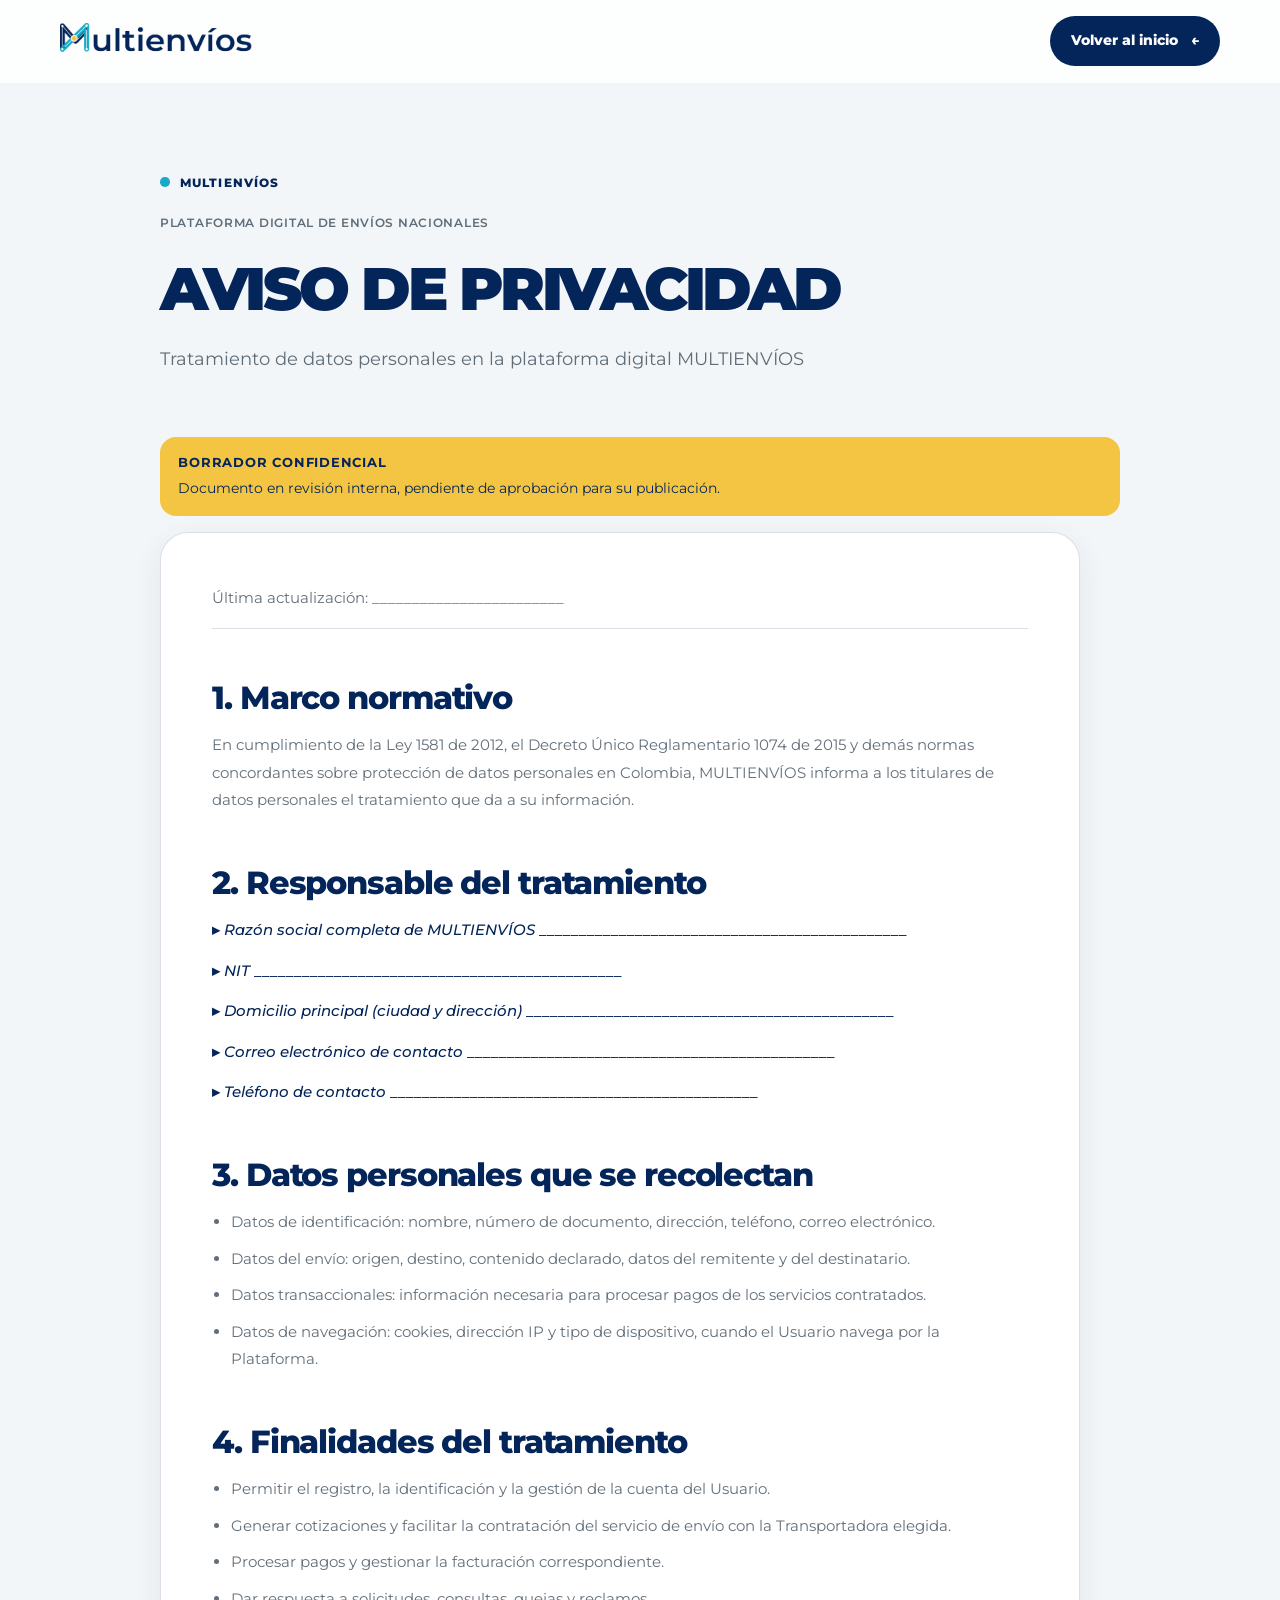
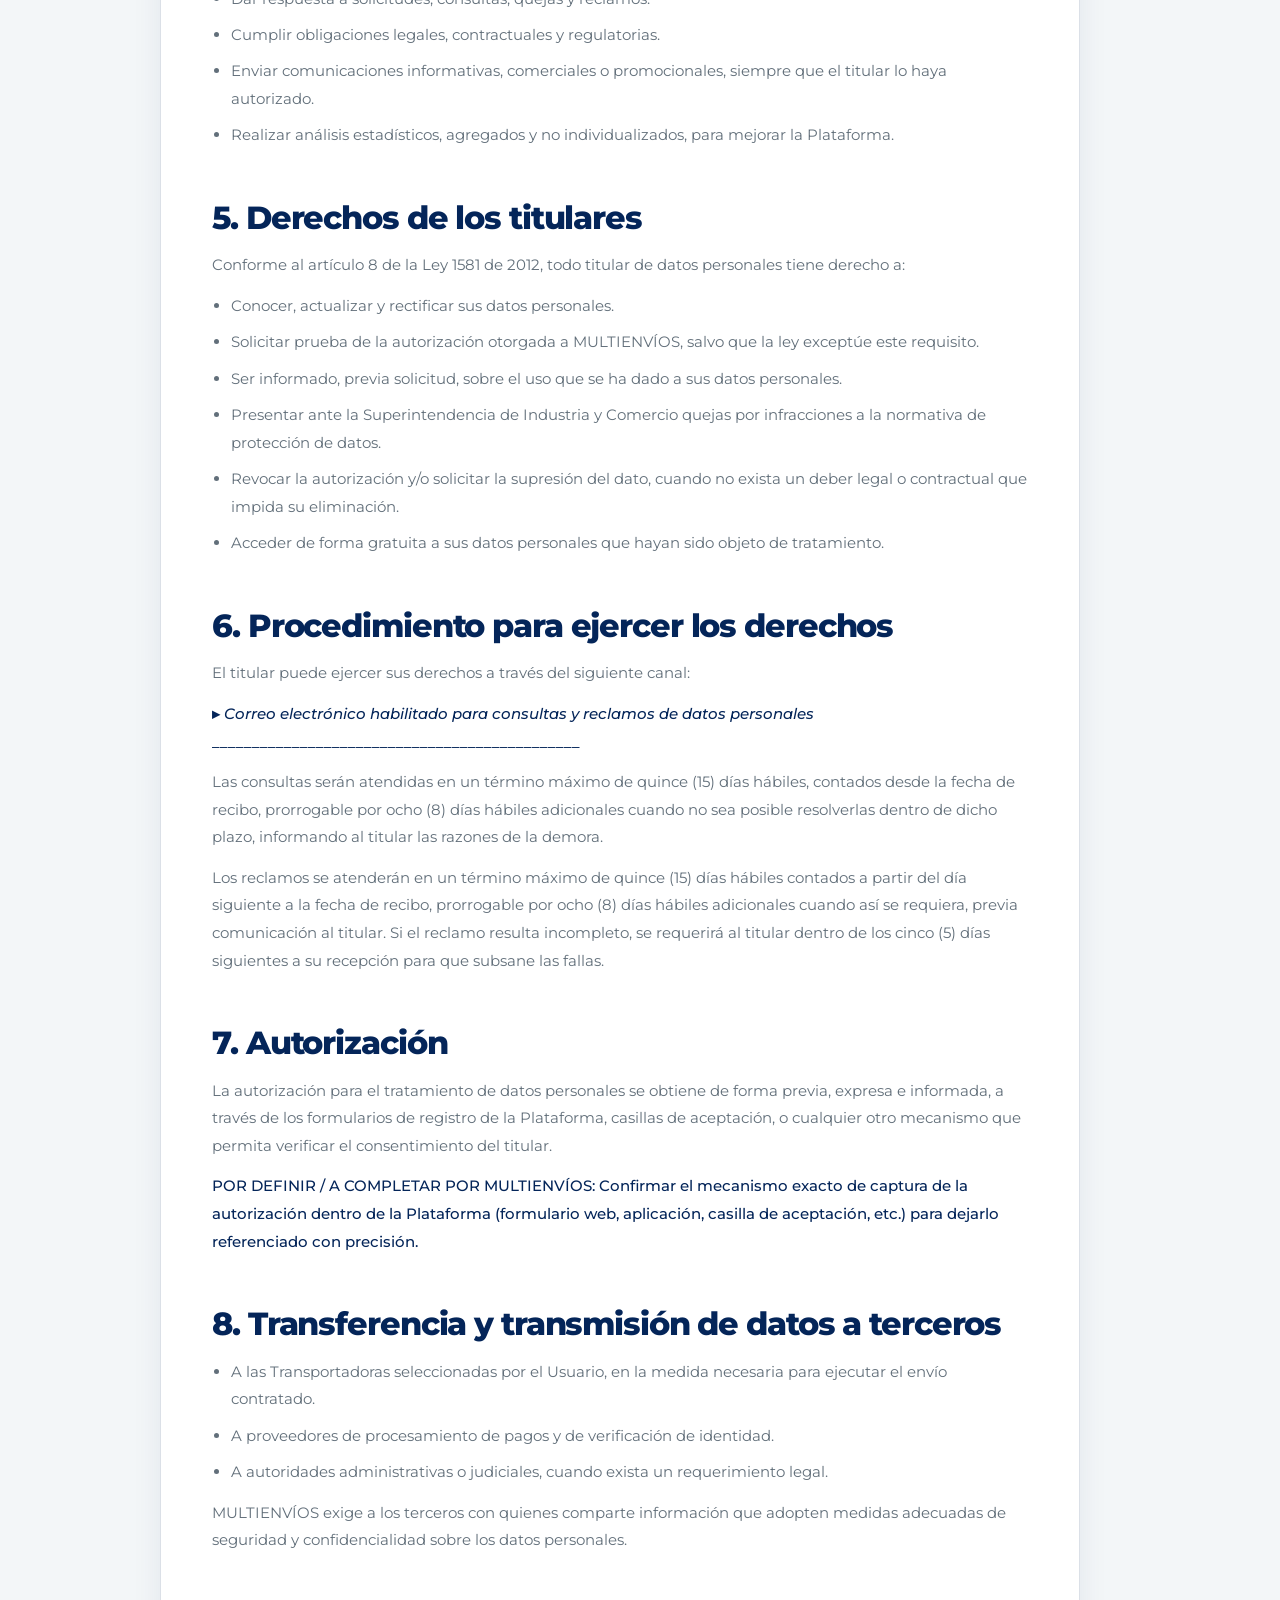
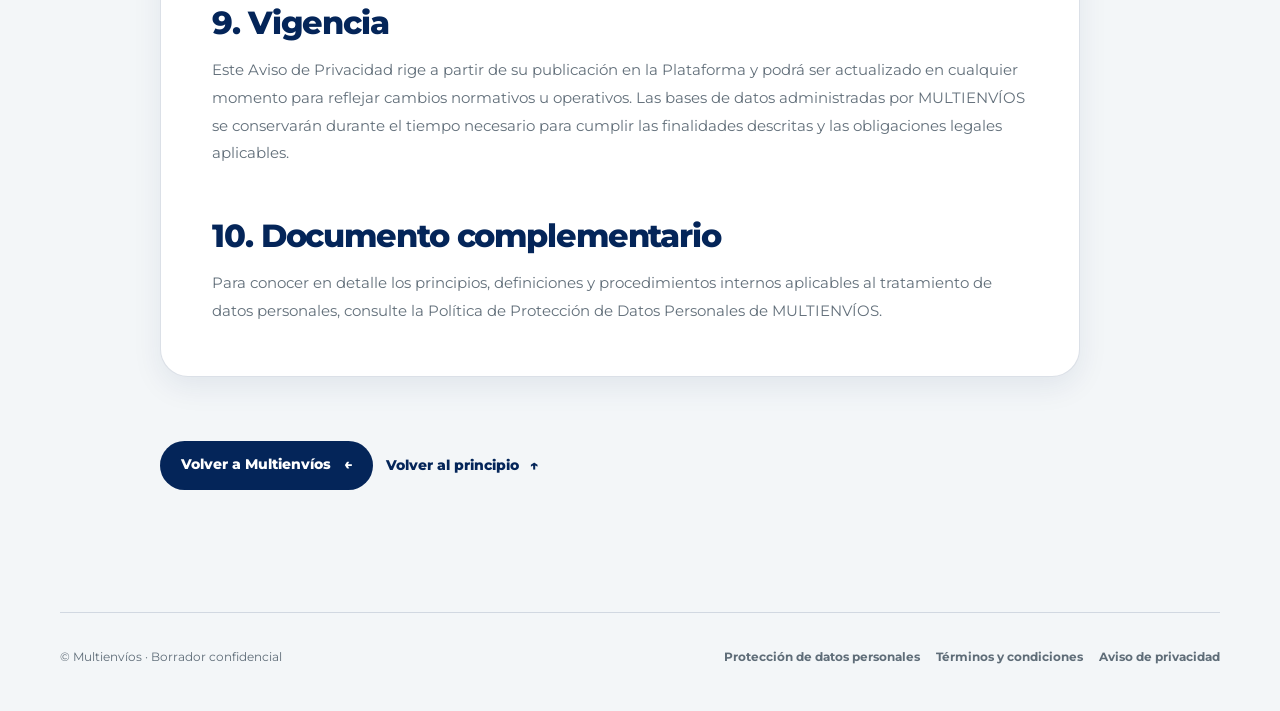
==== aviso-privacidad.html @ f6e159b8 "legal y cambios de diseño" ====
<!doctype html>
<html lang="es" data-theme="light">
  <head>
    <meta charset="UTF-8">
    <meta name="viewport" content="width=device-width, initial-scale=1.0">
    <meta name="theme-color" content="#FFFFFF">
    <meta name="description" content="Borrador de aviso de privacidad de Multienvíos.">
    <meta name="robots" content="noindex, nofollow, noarchive">
    <title>Aviso de privacidad — Multienvíos</title>
    <link rel="icon" type="image/png" sizes="152x152" href="assets/icons/favicon-multienvios.png">
    <link rel="apple-touch-icon" sizes="152x152" href="assets/icons/favicon-multienvios.png">
    <link rel="preconnect" href="https://fonts.googleapis.com">
    <link rel="preconnect" href="https://fonts.gstatic.com" crossorigin>
    <link href="https://fonts.googleapis.com/css2?family=Montserrat:wght@400..900&display=swap" rel="stylesheet">
    <link rel="stylesheet" href="css/main.css?v=14">
    <link rel="stylesheet" href="css/pages/legal.css?v=2">
  </head>
  <body class="legal-page">
    <a class="skip-link" href="#documento">Saltar al documento</a>
    <header class="site-header legal-header">
      <div class="container navbar">
        <a class="wordmark" href="index.html" aria-label="Multienvíos, volver al inicio">
          <img class="wordmark__logo" src="assets/logos/multienvios-fondo-claro.png" width="946" height="178" alt="">
        </a>
        <a class="button button--primary legal-header__back" href="index.html" aria-label="Volver al inicio">
          <span>Volver al inicio</span><span aria-hidden="true">←</span>
        </a>
      </div>
    </header>

    <main class="container legal-main" id="documento">
      <div class="legal-hero">
        <p class="eyebrow"><span></span> MULTIENVÍOS</p>
        <p class="legal-hero__brand">PLATAFORMA DIGITAL DE ENVÍOS NACIONALES</p>
        <h1>AVISO DE PRIVACIDAD</h1>
        <p>Tratamiento de datos personales en la plataforma digital MULTIENVÍOS</p>
      </div>

      <aside class="legal-notice" aria-label="Estado del documento">
        <strong>Borrador confidencial</strong>
        <p>Documento en revisión interna, pendiente de aprobación para su publicación.</p>
      </aside>

      <article class="legal-document" aria-label="Aviso de privacidad">
        <p class="legal-document__meta">Última actualización: ________________________</p>
        <section aria-labelledby="seccion-1">
          <h2 id="seccion-1">1. Marco normativo</h2>
          <p>En cumplimiento de la Ley 1581 de 2012, el Decreto Único Reglamentario 1074 de 2015 y demás normas concordantes sobre protección de datos personales en Colombia, MULTIENVÍOS informa a los titulares de datos personales el tratamiento que da a su información.</p>
        </section>
        <section aria-labelledby="seccion-2">
          <h2 id="seccion-2">2. Responsable del tratamiento</h2>
          <p class="legal-pending"><strong>▸ </strong><em>Razón social completa de MULTIENVÍOS</em>  ______________________________________________</p>
          <p class="legal-pending"><strong>▸ </strong><em>NIT</em>  ______________________________________________</p>
          <p class="legal-pending"><strong>▸ </strong><em>Domicilio principal (ciudad y dirección)</em>  ______________________________________________</p>
          <p class="legal-pending"><strong>▸ </strong><em>Correo electrónico de contacto</em>  ______________________________________________</p>
          <p class="legal-pending"><strong>▸ </strong><em>Teléfono de contacto</em>  ______________________________________________</p>
        </section>
        <section aria-labelledby="seccion-3">
          <h2 id="seccion-3">3. Datos personales que se recolectan</h2>
          <ul>
            <li>Datos de identificación: nombre, número de documento, dirección, teléfono, correo electrónico.</li>
            <li>Datos del envío: origen, destino, contenido declarado, datos del remitente y del destinatario.</li>
            <li>Datos transaccionales: información necesaria para procesar pagos de los servicios contratados.</li>
            <li>Datos de navegación: cookies, dirección IP y tipo de dispositivo, cuando el Usuario navega por la Plataforma.</li>
          </ul>
        </section>
        <section aria-labelledby="seccion-4">
          <h2 id="seccion-4">4. Finalidades del tratamiento</h2>
          <ul>
            <li>Permitir el registro, la identificación y la gestión de la cuenta del Usuario.</li>
            <li>Generar cotizaciones y facilitar la contratación del servicio de envío con la Transportadora elegida.</li>
            <li>Procesar pagos y gestionar la facturación correspondiente.</li>
            <li>Dar respuesta a solicitudes, consultas, quejas y reclamos.</li>
            <li>Cumplir obligaciones legales, contractuales y regulatorias.</li>
            <li>Enviar comunicaciones informativas, comerciales o promocionales, siempre que el titular lo haya autorizado.</li>
            <li>Realizar análisis estadísticos, agregados y no individualizados, para mejorar la Plataforma.</li>
          </ul>
        </section>
        <section aria-labelledby="seccion-5">
          <h2 id="seccion-5">5. Derechos de los titulares</h2>
          <p>Conforme al artículo 8 de la Ley 1581 de 2012, todo titular de datos personales tiene derecho a:</p>
          <ul>
            <li>Conocer, actualizar y rectificar sus datos personales.</li>
            <li>Solicitar prueba de la autorización otorgada a MULTIENVÍOS, salvo que la ley exceptúe este requisito.</li>
            <li>Ser informado, previa solicitud, sobre el uso que se ha dado a sus datos personales.</li>
            <li>Presentar ante la Superintendencia de Industria y Comercio quejas por infracciones a la normativa de protección de datos.</li>
            <li>Revocar la autorización y/o solicitar la supresión del dato, cuando no exista un deber legal o contractual que impida su eliminación.</li>
            <li>Acceder de forma gratuita a sus datos personales que hayan sido objeto de tratamiento.</li>
          </ul>
        </section>
        <section aria-labelledby="seccion-6">
          <h2 id="seccion-6">6. Procedimiento para ejercer los derechos</h2>
          <p>El titular puede ejercer sus derechos a través del siguiente canal:</p>
          <p class="legal-pending"><strong>▸ </strong><em>Correo electrónico habilitado para consultas y reclamos de datos personales</em>  ______________________________________________</p>
          <p>Las consultas serán atendidas en un término máximo de quince (15) días hábiles, contados desde la fecha de recibo, prorrogable por ocho (8) días hábiles adicionales cuando no sea posible resolverlas dentro de dicho plazo, informando al titular las razones de la demora.</p>
          <p>Los reclamos se atenderán en un término máximo de quince (15) días hábiles contados a partir del día siguiente a la fecha de recibo, prorrogable por ocho (8) días hábiles adicionales cuando así se requiera, previa comunicación al titular. Si el reclamo resulta incompleto, se requerirá al titular dentro de los cinco (5) días siguientes a su recepción para que subsane las fallas.</p>
        </section>
        <section aria-labelledby="seccion-7">
          <h2 id="seccion-7">7. Autorización</h2>
          <p>La autorización para el tratamiento de datos personales se obtiene de forma previa, expresa e informada, a través de los formularios de registro de la Plataforma, casillas de aceptación, o cualquier otro mecanismo que permita verificar el consentimiento del titular.</p>
          <p class="legal-pending">POR DEFINIR / A COMPLETAR POR MULTIENVÍOS: Confirmar el mecanismo exacto de captura de la autorización dentro de la Plataforma (formulario web, aplicación, casilla de aceptación, etc.) para dejarlo referenciado con precisión.</p>
        </section>
        <section aria-labelledby="seccion-8">
          <h2 id="seccion-8">8. Transferencia y transmisión de datos a terceros</h2>
          <ul>
            <li>A las Transportadoras seleccionadas por el Usuario, en la medida necesaria para ejecutar el envío contratado.</li>
            <li>A proveedores de procesamiento de pagos y de verificación de identidad.</li>
            <li>A autoridades administrativas o judiciales, cuando exista un requerimiento legal.</li>
          </ul>
          <p>MULTIENVÍOS exige a los terceros con quienes comparte información que adopten medidas adecuadas de seguridad y confidencialidad sobre los datos personales.</p>
        </section>
        <section aria-labelledby="seccion-9">
          <h2 id="seccion-9">9. Vigencia</h2>
          <p>Este Aviso de Privacidad rige a partir de su publicación en la Plataforma y podrá ser actualizado en cualquier momento para reflejar cambios normativos u operativos. Las bases de datos administradas por MULTIENVÍOS se conservarán durante el tiempo necesario para cumplir las finalidades descritas y las obligaciones legales aplicables.</p>
        </section>
        <section aria-labelledby="seccion-10">
          <h2 id="seccion-10">10. Documento complementario</h2>
          <p>Para conocer en detalle los principios, definiciones y procedimientos internos aplicables al tratamiento de datos personales, consulte la Política de Protección de Datos Personales de MULTIENVÍOS.</p>
        </section>
      </article>

      <div class="legal-actions">
        <a class="button button--primary" href="index.html">Volver a Multienvíos <span aria-hidden="true">←</span></a>
        <a class="text-link" href="#documento">Volver al principio <span aria-hidden="true">↑</span></a>
      </div>
    </main>

    <footer class="container legal-footer">
      <div class="legal-footer__inner">
        <span>© Multienvíos · Borrador confidencial</span>
        <nav class="legal-footer__links" aria-label="Enlaces legales">
          <a href="privacidad.html">Protección de datos personales</a>
          <a href="terminos.html">Términos y condiciones</a>
          <a href="aviso-privacidad.html" aria-current="page">Aviso de privacidad</a>
        </nav>
      </div>
    </footer>
  </body>
</html>
---- css/main.css ----
/* Base compartida por el landing y las páginas legales. El orden forma parte de la cascada. */
@import url("./reset.css?v=4");
@import url("./variables.css?v=5");
@import url("./typography.css?v=4");
@import url("./layout.css?v=4");
@import url("./utilities.css?v=4");
/* Controles compartidos. Los estilos propios de la página se cargan después. */
@import url("./components/buttons.css?v=4");
@import url("./components/navbar.css?v=7");
@import url("./components/accordion.css?v=4");
@import url("./landing.css?v=10");
/* Incluye ajustes visuales sobre landing.css; mantener esta importación al final. */
@import url("./components/motion.css?v=9");
---- css/pages/legal.css ----
.legal-page {
  background: var(--color-surface);
  min-height: 100vh;
}

.legal-header .navbar {
  min-height: 82px;
}

.legal-header__back {
  flex: 0 0 auto;
}

.legal-main {
  max-width: 1040px;
  padding-block: clamp(3rem, 7vw, 6rem);
}

.legal-hero {
  display: grid;
  gap: 1.4rem;
  margin-bottom: clamp(2.5rem, 5vw, 4rem);
  max-width: 880px;
}

.legal-hero h1 {
  font-size: clamp(1.9rem, 5vw, 3.75rem);
  line-height: 1.12;
  overflow-wrap: anywhere;
}

.legal-hero__brand {
  color: var(--color-text-muted);
  font-size: .75rem;
  font-weight: 600;
  letter-spacing: .06em;
}

.legal-hero > p:last-child {
  color: var(--color-text-muted);
  max-width: 720px;
}

.legal-notice {
  align-items: start;
  background: var(--yellow);
  border-radius: var(--radius-md);
  color: var(--blue);
  display: grid;
  gap: .35rem;
  margin-bottom: 1rem;
  padding: 1rem 1.15rem;
}

.legal-notice strong {
  font-size: .8rem;
  letter-spacing: .06em;
  text-transform: uppercase;
}

.legal-notice p {
  font-size: .88rem;
}

.legal-document {
  background: var(--color-background);
  border: 1px solid var(--color-border);
  border-radius: var(--radius-lg);
  box-shadow: var(--shadow-sm);
  display: grid;
  gap: clamp(2rem, 4vw, 3rem);
  max-width: 920px;
  padding: clamp(1.4rem, 4vw, 3.5rem);
  overflow-wrap: anywhere;
  min-width: 0;
}

.legal-document section {
  display: grid;
  gap: .8rem;
}

.legal-document h2 {
  font-size: clamp(1.35rem, 2.5vw, 2rem);
  letter-spacing: -.035em;
  line-height: 1.3;
  scroll-margin-top: 110px;
}

.legal-document h3 {
  font-size: clamp(1.05rem, 2vw, 1.3rem);
  line-height: 1.45;
  margin-top: .7rem;
}

.legal-document p, .legal-document li {
  color: var(--color-text-muted);
  font-size: .96rem;
  line-height: 1.8;
}

.legal-document strong {
  color: var(--color-heading);
  font-weight: 650;
}

.legal-document em {
  color: inherit;
  font-style: italic;
}

.legal-document a {
  color: var(--color-primary);
  text-underline-offset: .2em;
}

/* Conserva los campos y notas del borrador, incluso las líneas largas por completar. */
.legal-document .legal-pending {
  overflow-wrap: anywhere;
  color: var(--color-heading);
  font-weight: 500;
}

.legal-document ul {
  display: grid;
  gap: .55rem;
  margin: 0;
  padding-left: 1.2rem;
}

.legal-document__meta {
  border-bottom: 1px solid var(--color-border);
  color: var(--color-text-muted);
  font-size: .75rem;
  padding-bottom: 1rem;
}

.legal-actions {
  display: flex;
  flex-wrap: wrap;
  gap: .8rem;
  margin-top: clamp(2rem, 5vw, 4rem);
}

.legal-footer {
  padding-block: 2rem;
}

.legal-footer__inner {
  align-items: center;
  border-top: 1px solid var(--color-border);
  color: var(--color-text-muted);
  display: flex;
  flex-wrap: wrap;
  font-size: .75rem;
  gap: 1rem;
  justify-content: space-between;
  padding-top: 1.4rem;
}

.legal-footer__links {
  display: flex;
  flex-wrap: wrap;
  gap: 1rem;
}

.legal-footer a {
  display: inline-flex;
  align-items: center;
  min-height: 44px;
  font-weight: 700;
  text-decoration: none;
}

.legal-footer a:hover {
  color: var(--turquoise);
}

@media (max-width: 520px) {
  .legal-header .wordmark__logo {
    width: 148px;
  }

  .legal-header__back {
    min-height: 44px;
    padding-inline: .9rem;
  }

  .legal-header__back span:first-child {
    display: none;
  }

  .legal-main {
    padding-top: 2.5rem;
  }

  .legal-document {
    border-radius: var(--radius-md);
  }

}
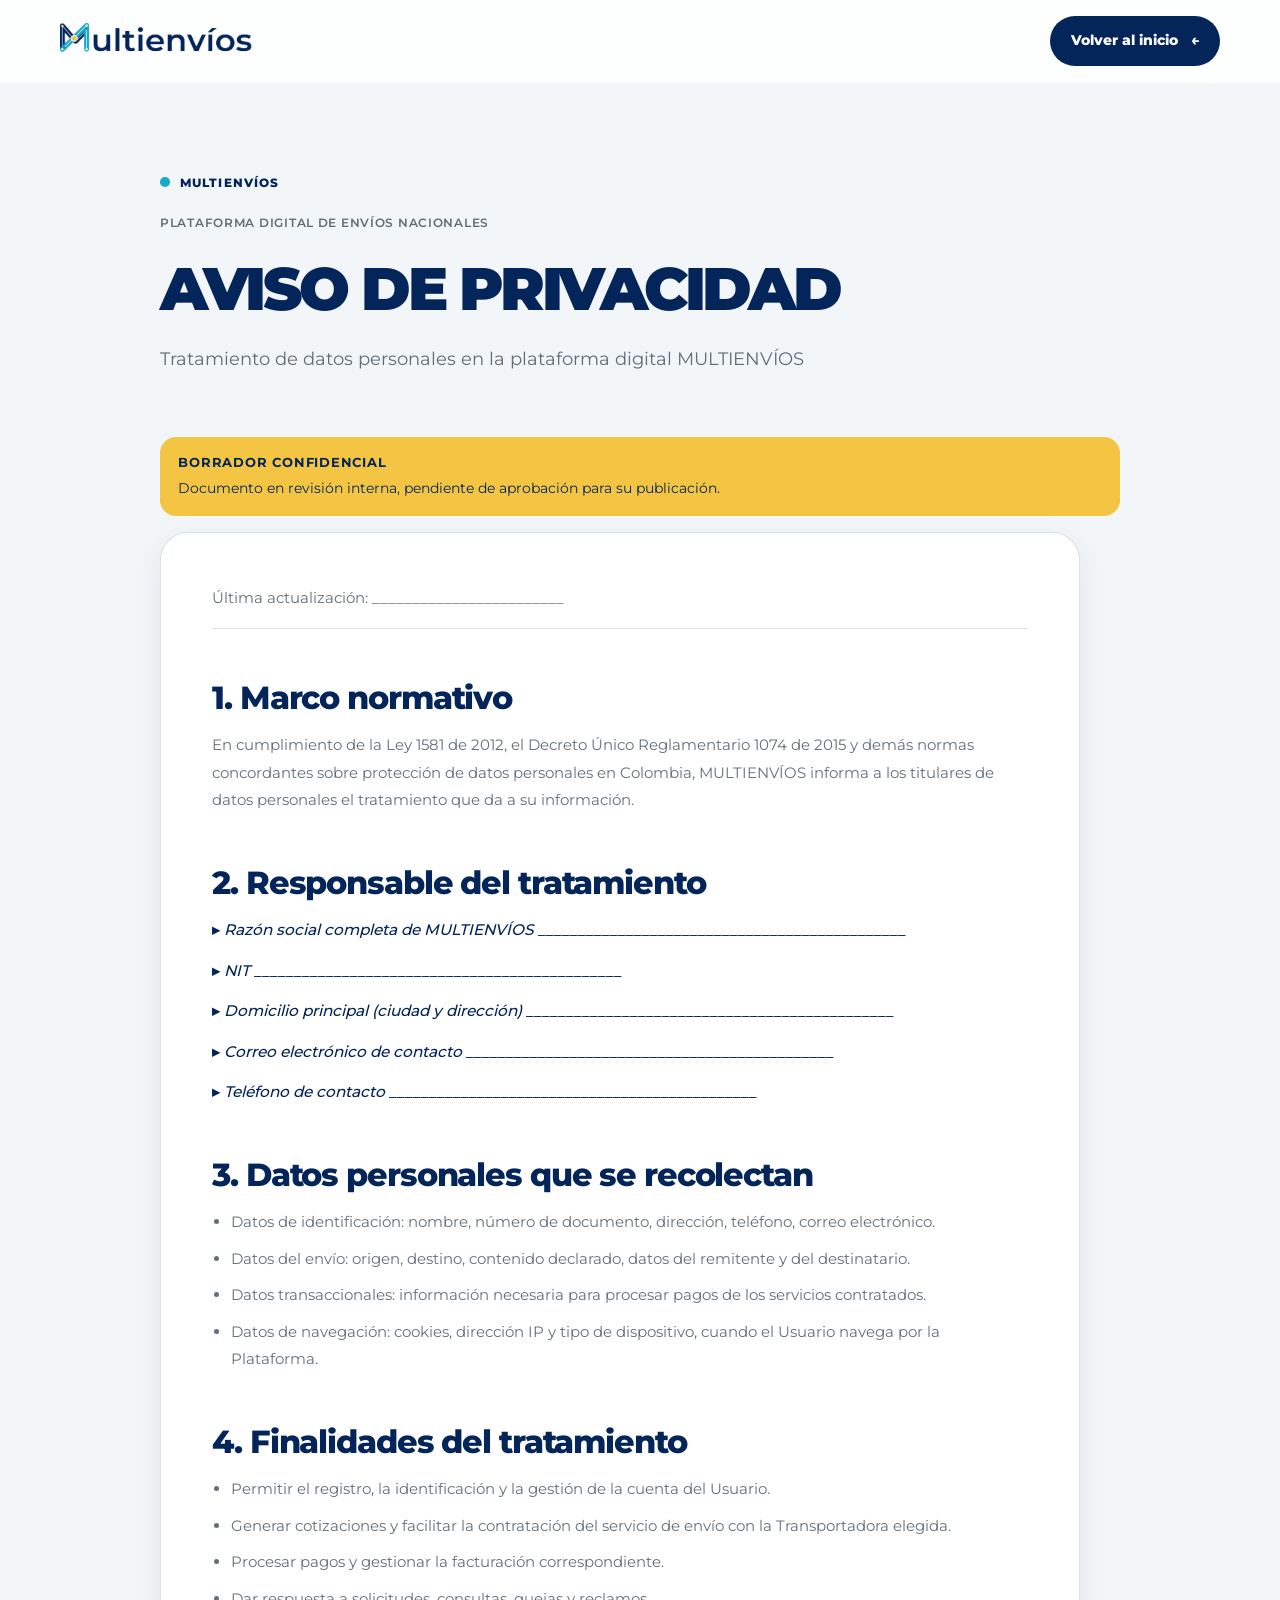
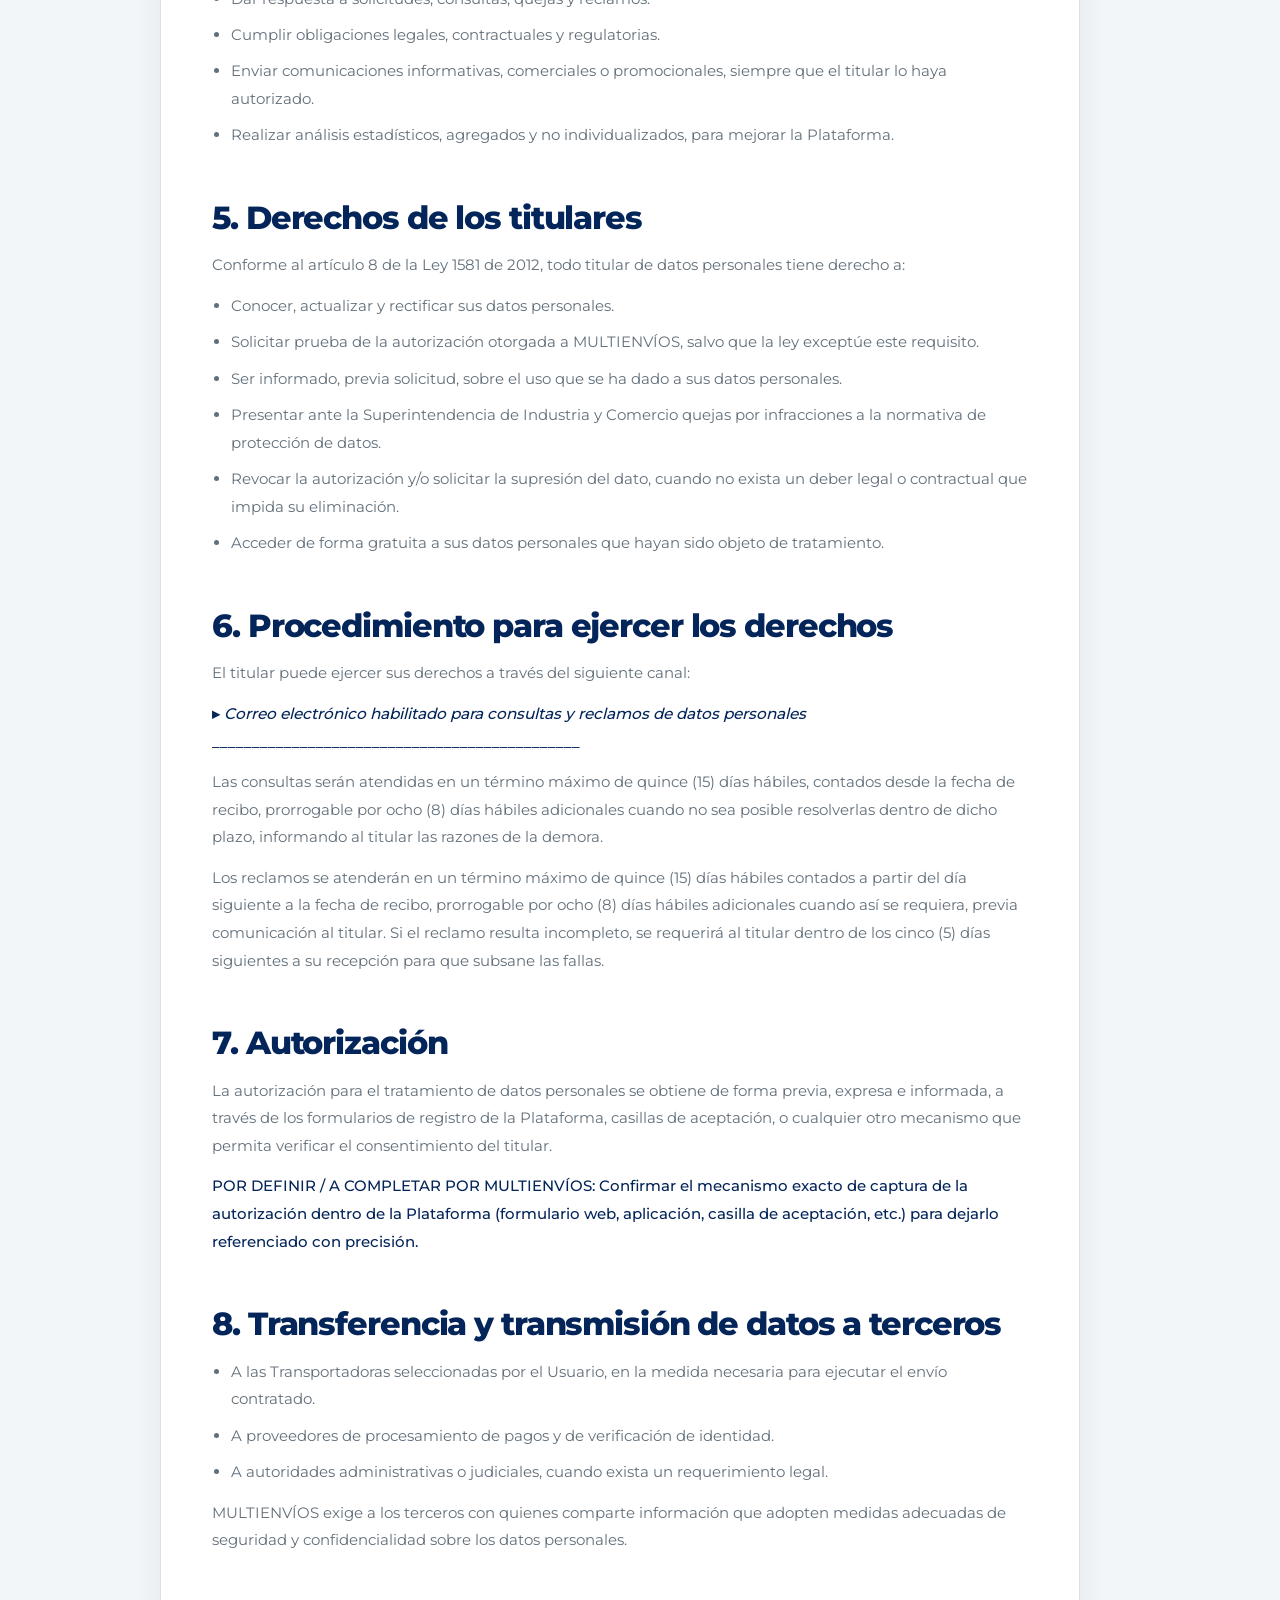
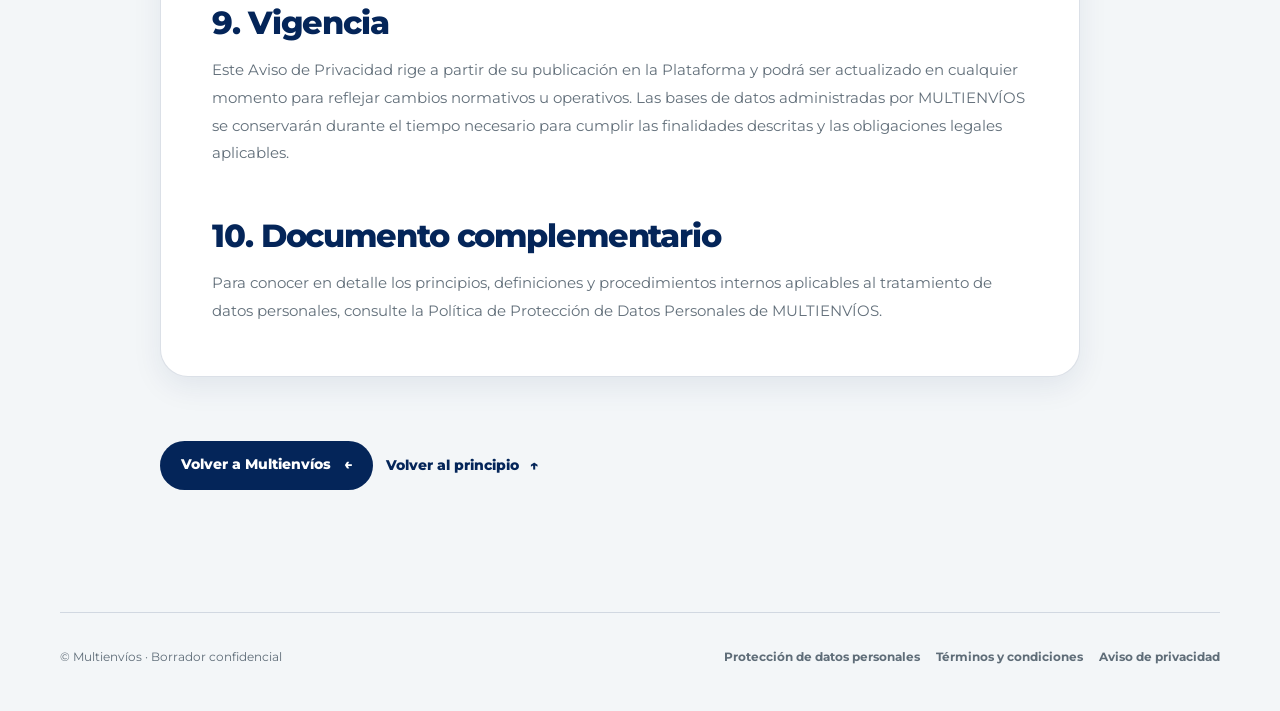
==== commit 44cb8b3a: "cambios pequeños" ====
--- a/aviso-privacidad.html
+++ b/aviso-privacidad.html
@@ -7,12 +7,11 @@
     <meta name="description" content="Borrador de aviso de privacidad de Multienvíos.">
     <meta name="robots" content="noindex, nofollow, noarchive">
     <title>Aviso de privacidad — Multienvíos</title>
-    <link rel="icon" type="image/png" sizes="152x152" href="assets/icons/favicon-multienvios.png">
-    <link rel="apple-touch-icon" sizes="152x152" href="assets/icons/favicon-multienvios.png">
-    <link rel="preconnect" href="https://fonts.googleapis.com">
-    <link rel="preconnect" href="https://fonts.gstatic.com" crossorigin>
-    <link href="https://fonts.googleapis.com/css2?family=Montserrat:wght@400..900&display=swap" rel="stylesheet">
-    <link rel="stylesheet" href="css/main.css?v=14">
+    <link rel="icon" type="image/png" href="assets/icons/favicon-multienvios-claro.png" media="(prefers-color-scheme: light)">
+    <link rel="icon" type="image/png" href="assets/icons/favicon-multienvios-oscuro.png" media="(prefers-color-scheme: dark)">
+    <link rel="apple-touch-icon" href="assets/icons/favicon-multienvios-claro.png">
+    <link rel="preload" href="assets/fonts/montserrat-variable.ttf" as="font" type="font/ttf" crossorigin>
+    <link rel="stylesheet" href="css/main.css?v=16">
     <link rel="stylesheet" href="css/pages/legal.css?v=2">
   </head>
   <body class="legal-page">
--- a/css/main.css
+++ b/css/main.css
@@ -1,13 +1,13 @@
 /* Base compartida por el landing y las páginas legales. El orden forma parte de la cascada. */
 @import url("./reset.css?v=4");
 @import url("./variables.css?v=5");
-@import url("./typography.css?v=4");
+@import url("./typography.css?v=5");
 @import url("./layout.css?v=4");
 @import url("./utilities.css?v=4");
 /* Controles compartidos. Los estilos propios de la página se cargan después. */
 @import url("./components/buttons.css?v=4");
 @import url("./components/navbar.css?v=7");
 @import url("./components/accordion.css?v=4");
-@import url("./landing.css?v=10");
+@import url("./landing.css?v=12");
 /* Incluye ajustes visuales sobre landing.css; mantener esta importación al final. */
-@import url("./components/motion.css?v=9");
+@import url("./components/motion.css?v=10");
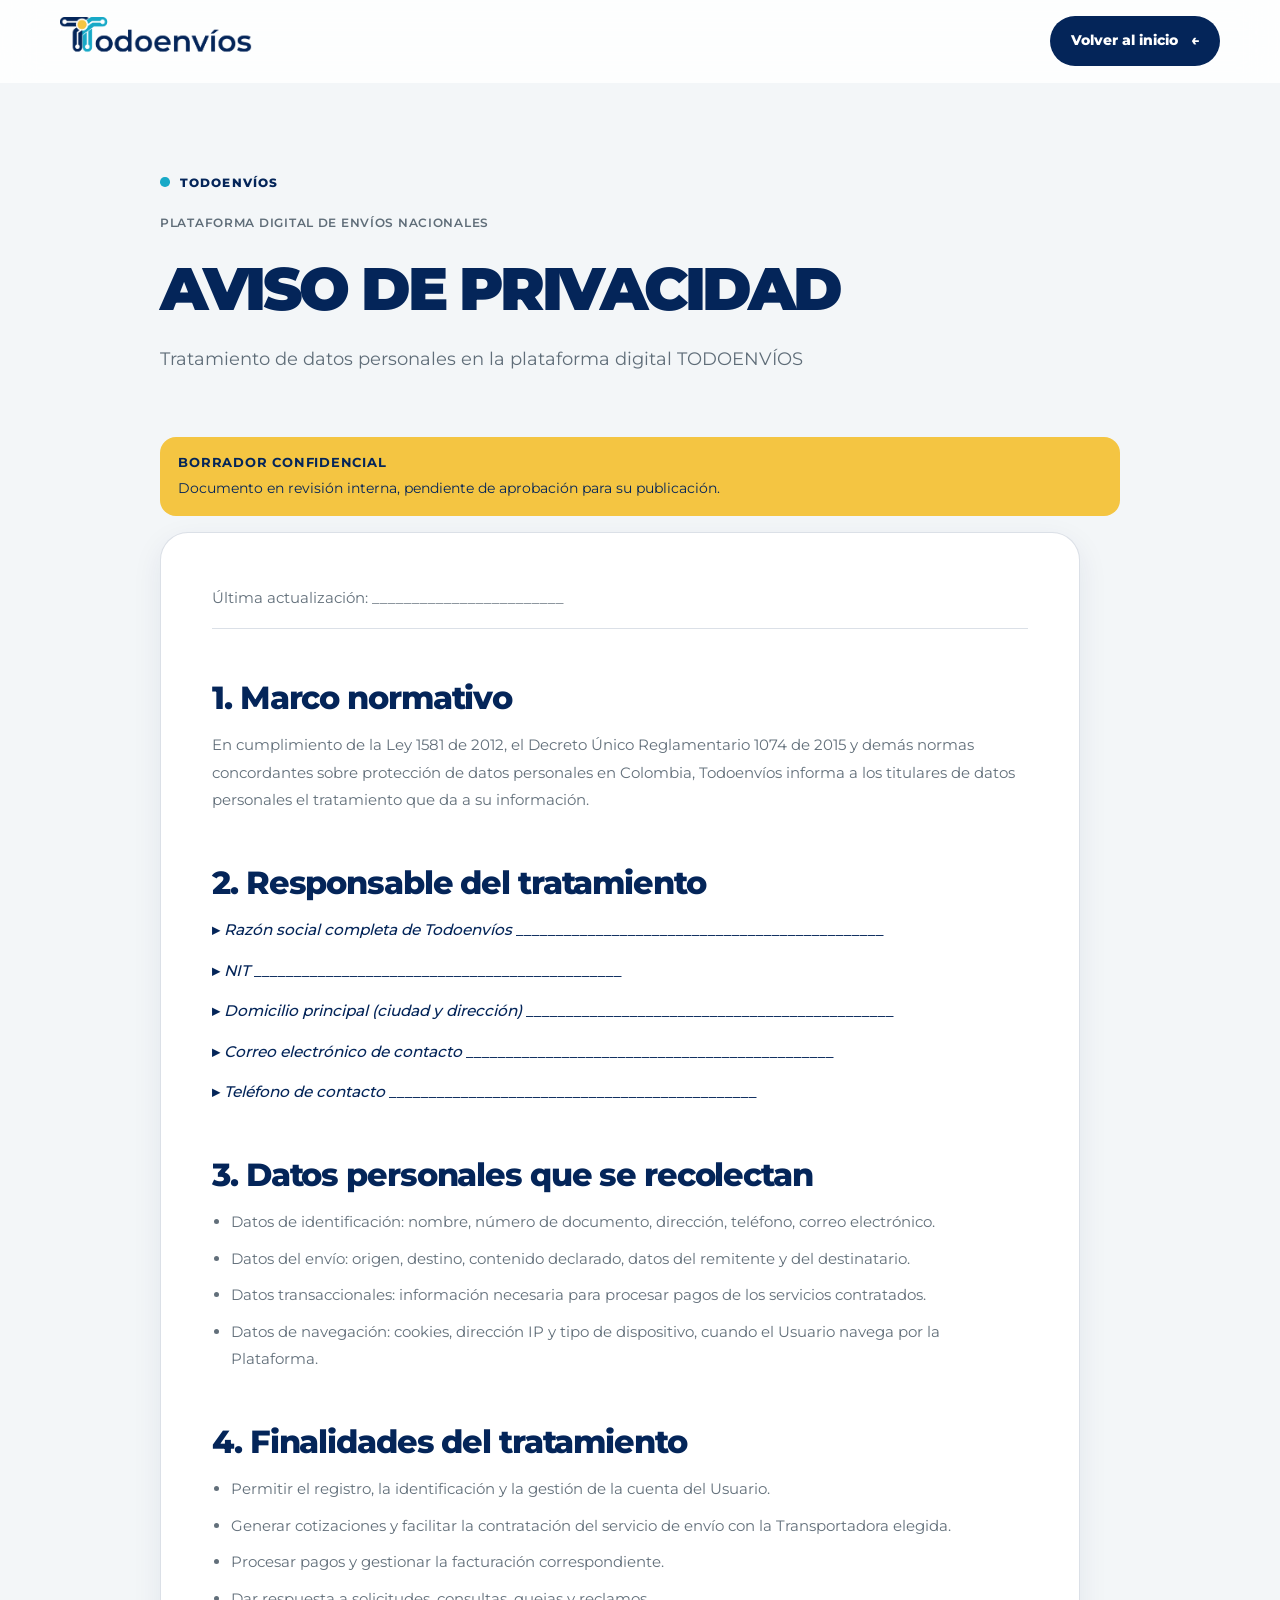
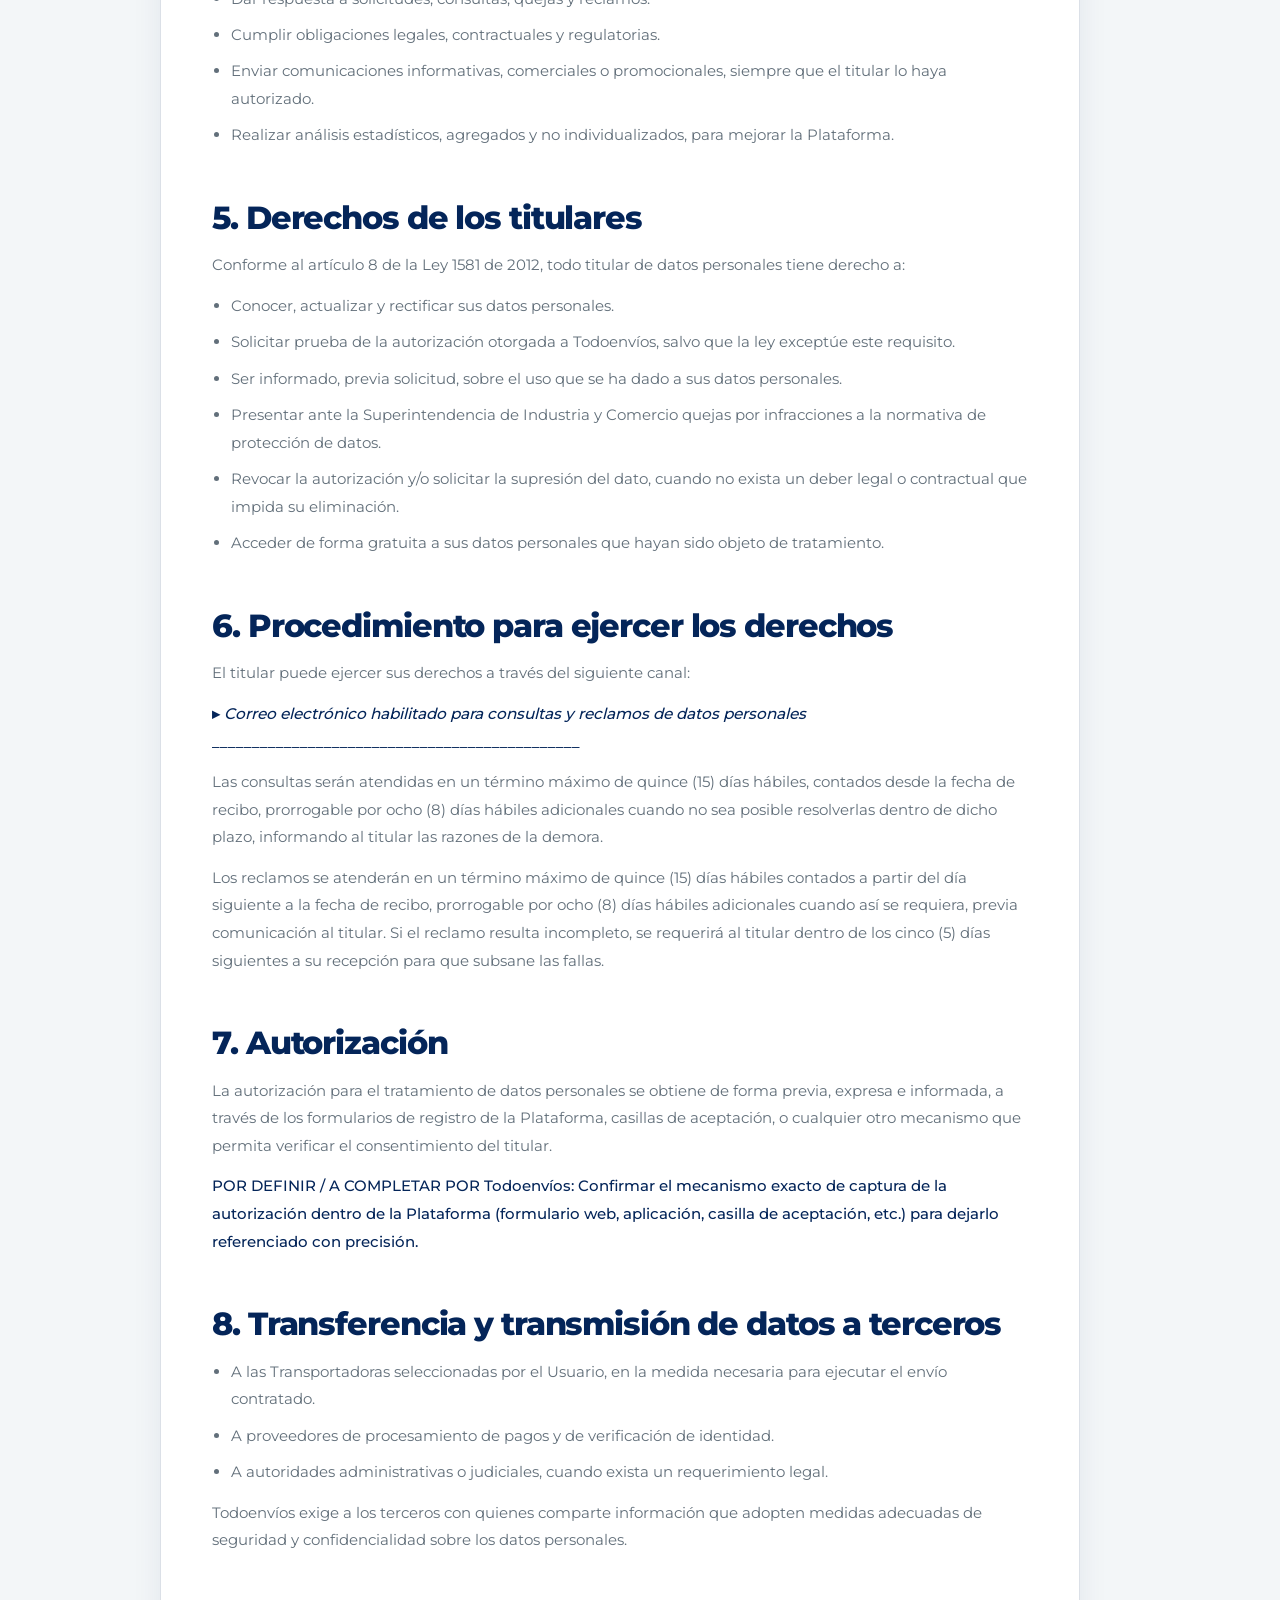
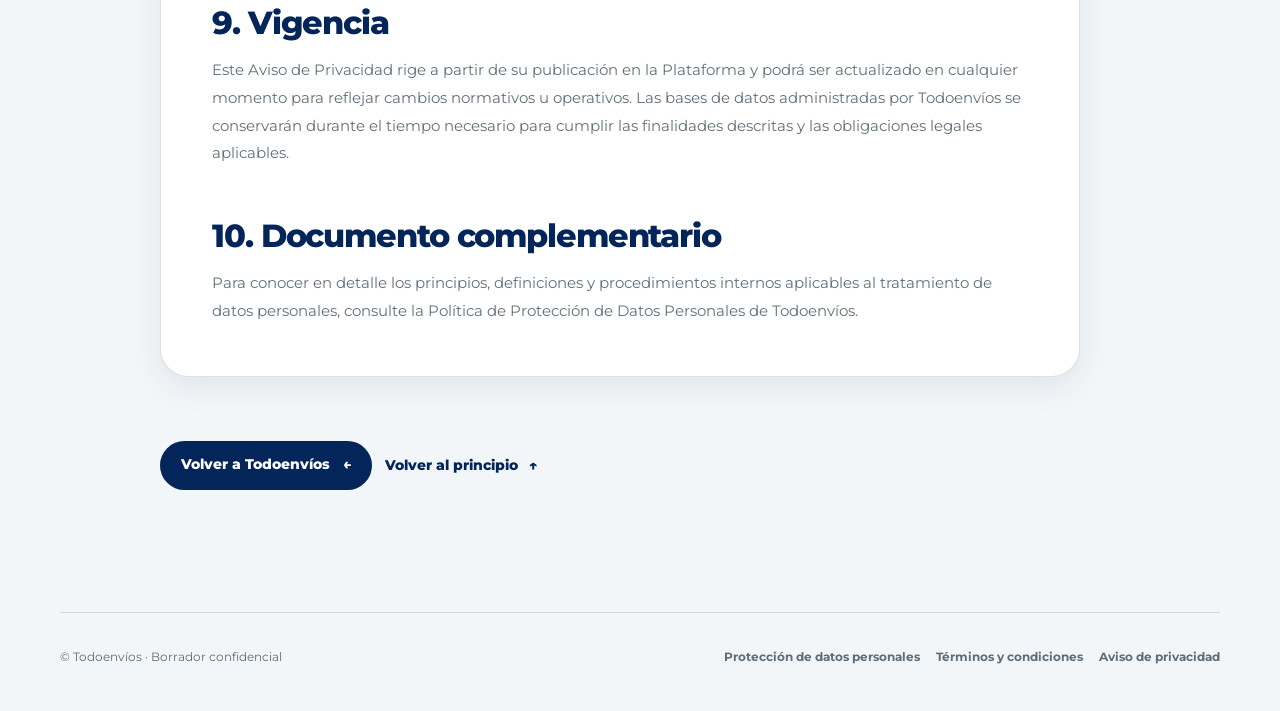
==== commit bfe028c2: "actualizacionTodoEnvios" ====
--- a/aviso-privacidad.html
+++ b/aviso-privacidad.html
@@ -4,12 +4,12 @@
     <meta charset="UTF-8">
     <meta name="viewport" content="width=device-width, initial-scale=1.0">
     <meta name="theme-color" content="#FFFFFF">
-    <meta name="description" content="Borrador de aviso de privacidad de Multienvíos.">
+    <meta name="description" content="Borrador de aviso de privacidad de Todoenvíos.">
     <meta name="robots" content="noindex, nofollow, noarchive">
-    <title>Aviso de privacidad — Multienvíos</title>
-    <link rel="icon" type="image/png" href="assets/icons/favicon-multienvios-claro.png" media="(prefers-color-scheme: light)">
-    <link rel="icon" type="image/png" href="assets/icons/favicon-multienvios-oscuro.png" media="(prefers-color-scheme: dark)">
-    <link rel="apple-touch-icon" href="assets/icons/favicon-multienvios-claro.png">
+    <title>Aviso de privacidad — Todoenvíos</title>
+    <link rel="icon" type="image/png" href="assets/icons/favicon-todoenvios-claro.png" media="(prefers-color-scheme: light)">
+    <link rel="icon" type="image/png" href="assets/icons/favicon-todoenvios-oscuro.png" media="(prefers-color-scheme: dark)">
+    <link rel="apple-touch-icon" href="assets/icons/favicon-todoenvios-claro.png">
     <link rel="preload" href="assets/fonts/montserrat-variable.ttf" as="font" type="font/ttf" crossorigin>
     <link rel="stylesheet" href="css/main.css?v=16">
     <link rel="stylesheet" href="css/pages/legal.css?v=2">
@@ -18,8 +18,8 @@
     <a class="skip-link" href="#documento">Saltar al documento</a>
     <header class="site-header legal-header">
       <div class="container navbar">
-        <a class="wordmark" href="index.html" aria-label="Multienvíos, volver al inicio">
-          <img class="wordmark__logo" src="assets/logos/multienvios-fondo-claro.png" width="946" height="178" alt="">
+        <a class="wordmark" href="index.html" aria-label="Todoenvíos, volver al inicio">
+          <img class="wordmark__logo" src="assets/logos/todoenvios-fondo-claro.png" width="946" height="178" alt="">
         </a>
         <a class="button button--primary legal-header__back" href="index.html" aria-label="Volver al inicio">
           <span>Volver al inicio</span><span aria-hidden="true">←</span>
@@ -29,10 +29,10 @@
 
     <main class="container legal-main" id="documento">
       <div class="legal-hero">
-        <p class="eyebrow"><span></span> MULTIENVÍOS</p>
+        <p class="eyebrow"><span></span> TODOENVÍOS</p>
         <p class="legal-hero__brand">PLATAFORMA DIGITAL DE ENVÍOS NACIONALES</p>
         <h1>AVISO DE PRIVACIDAD</h1>
-        <p>Tratamiento de datos personales en la plataforma digital MULTIENVÍOS</p>
+        <p>Tratamiento de datos personales en la plataforma digital TODOENVÍOS</p>
       </div>
 
       <aside class="legal-notice" aria-label="Estado del documento">
@@ -44,11 +44,11 @@
         <p class="legal-document__meta">Última actualización: ________________________</p>
         <section aria-labelledby="seccion-1">
           <h2 id="seccion-1">1. Marco normativo</h2>
-          <p>En cumplimiento de la Ley 1581 de 2012, el Decreto Único Reglamentario 1074 de 2015 y demás normas concordantes sobre protección de datos personales en Colombia, MULTIENVÍOS informa a los titulares de datos personales el tratamiento que da a su información.</p>
+          <p>En cumplimiento de la Ley 1581 de 2012, el Decreto Único Reglamentario 1074 de 2015 y demás normas concordantes sobre protección de datos personales en Colombia, Todoenvíos informa a los titulares de datos personales el tratamiento que da a su información.</p>
         </section>
         <section aria-labelledby="seccion-2">
           <h2 id="seccion-2">2. Responsable del tratamiento</h2>
-          <p class="legal-pending"><strong>▸ </strong><em>Razón social completa de MULTIENVÍOS</em>  ______________________________________________</p>
+          <p class="legal-pending"><strong>▸ </strong><em>Razón social completa de Todoenvíos</em>  ______________________________________________</p>
           <p class="legal-pending"><strong>▸ </strong><em>NIT</em>  ______________________________________________</p>
           <p class="legal-pending"><strong>▸ </strong><em>Domicilio principal (ciudad y dirección)</em>  ______________________________________________</p>
           <p class="legal-pending"><strong>▸ </strong><em>Correo electrónico de contacto</em>  ______________________________________________</p>
@@ -80,7 +80,7 @@
           <p>Conforme al artículo 8 de la Ley 1581 de 2012, todo titular de datos personales tiene derecho a:</p>
           <ul>
             <li>Conocer, actualizar y rectificar sus datos personales.</li>
-            <li>Solicitar prueba de la autorización otorgada a MULTIENVÍOS, salvo que la ley exceptúe este requisito.</li>
+            <li>Solicitar prueba de la autorización otorgada a Todoenvíos, salvo que la ley exceptúe este requisito.</li>
             <li>Ser informado, previa solicitud, sobre el uso que se ha dado a sus datos personales.</li>
             <li>Presentar ante la Superintendencia de Industria y Comercio quejas por infracciones a la normativa de protección de datos.</li>
             <li>Revocar la autorización y/o solicitar la supresión del dato, cuando no exista un deber legal o contractual que impida su eliminación.</li>
@@ -97,7 +97,7 @@
         <section aria-labelledby="seccion-7">
           <h2 id="seccion-7">7. Autorización</h2>
           <p>La autorización para el tratamiento de datos personales se obtiene de forma previa, expresa e informada, a través de los formularios de registro de la Plataforma, casillas de aceptación, o cualquier otro mecanismo que permita verificar el consentimiento del titular.</p>
-          <p class="legal-pending">POR DEFINIR / A COMPLETAR POR MULTIENVÍOS: Confirmar el mecanismo exacto de captura de la autorización dentro de la Plataforma (formulario web, aplicación, casilla de aceptación, etc.) para dejarlo referenciado con precisión.</p>
+          <p class="legal-pending">POR DEFINIR / A COMPLETAR POR Todoenvíos: Confirmar el mecanismo exacto de captura de la autorización dentro de la Plataforma (formulario web, aplicación, casilla de aceptación, etc.) para dejarlo referenciado con precisión.</p>
         </section>
         <section aria-labelledby="seccion-8">
           <h2 id="seccion-8">8. Transferencia y transmisión de datos a terceros</h2>
@@ -106,27 +106,27 @@
             <li>A proveedores de procesamiento de pagos y de verificación de identidad.</li>
             <li>A autoridades administrativas o judiciales, cuando exista un requerimiento legal.</li>
           </ul>
-          <p>MULTIENVÍOS exige a los terceros con quienes comparte información que adopten medidas adecuadas de seguridad y confidencialidad sobre los datos personales.</p>
+          <p>Todoenvíos exige a los terceros con quienes comparte información que adopten medidas adecuadas de seguridad y confidencialidad sobre los datos personales.</p>
         </section>
         <section aria-labelledby="seccion-9">
           <h2 id="seccion-9">9. Vigencia</h2>
-          <p>Este Aviso de Privacidad rige a partir de su publicación en la Plataforma y podrá ser actualizado en cualquier momento para reflejar cambios normativos u operativos. Las bases de datos administradas por MULTIENVÍOS se conservarán durante el tiempo necesario para cumplir las finalidades descritas y las obligaciones legales aplicables.</p>
+          <p>Este Aviso de Privacidad rige a partir de su publicación en la Plataforma y podrá ser actualizado en cualquier momento para reflejar cambios normativos u operativos. Las bases de datos administradas por Todoenvíos se conservarán durante el tiempo necesario para cumplir las finalidades descritas y las obligaciones legales aplicables.</p>
         </section>
         <section aria-labelledby="seccion-10">
           <h2 id="seccion-10">10. Documento complementario</h2>
-          <p>Para conocer en detalle los principios, definiciones y procedimientos internos aplicables al tratamiento de datos personales, consulte la Política de Protección de Datos Personales de MULTIENVÍOS.</p>
+          <p>Para conocer en detalle los principios, definiciones y procedimientos internos aplicables al tratamiento de datos personales, consulte la Política de Protección de Datos Personales de Todoenvíos.</p>
         </section>
       </article>
 
       <div class="legal-actions">
-        <a class="button button--primary" href="index.html">Volver a Multienvíos <span aria-hidden="true">←</span></a>
+        <a class="button button--primary" href="index.html">Volver a Todoenvíos <span aria-hidden="true">←</span></a>
         <a class="text-link" href="#documento">Volver al principio <span aria-hidden="true">↑</span></a>
       </div>
     </main>
 
     <footer class="container legal-footer">
       <div class="legal-footer__inner">
-        <span>© Multienvíos · Borrador confidencial</span>
+        <span>© Todoenvíos · Borrador confidencial</span>
         <nav class="legal-footer__links" aria-label="Enlaces legales">
           <a href="privacidad.html">Protección de datos personales</a>
           <a href="terminos.html">Términos y condiciones</a>
--- a/css/main.css
+++ b/css/main.css
@@ -6,8 +6,8 @@
 @import url("./utilities.css?v=4");
 /* Controles compartidos. Los estilos propios de la página se cargan después. */
 @import url("./components/buttons.css?v=4");
-@import url("./components/navbar.css?v=7");
+@import url("./components/navbar.css?v=8");
 @import url("./components/accordion.css?v=4");
-@import url("./landing.css?v=12");
+@import url("./landing.css?v=15");
 /* Incluye ajustes visuales sobre landing.css; mantener esta importación al final. */
 @import url("./components/motion.css?v=10");
